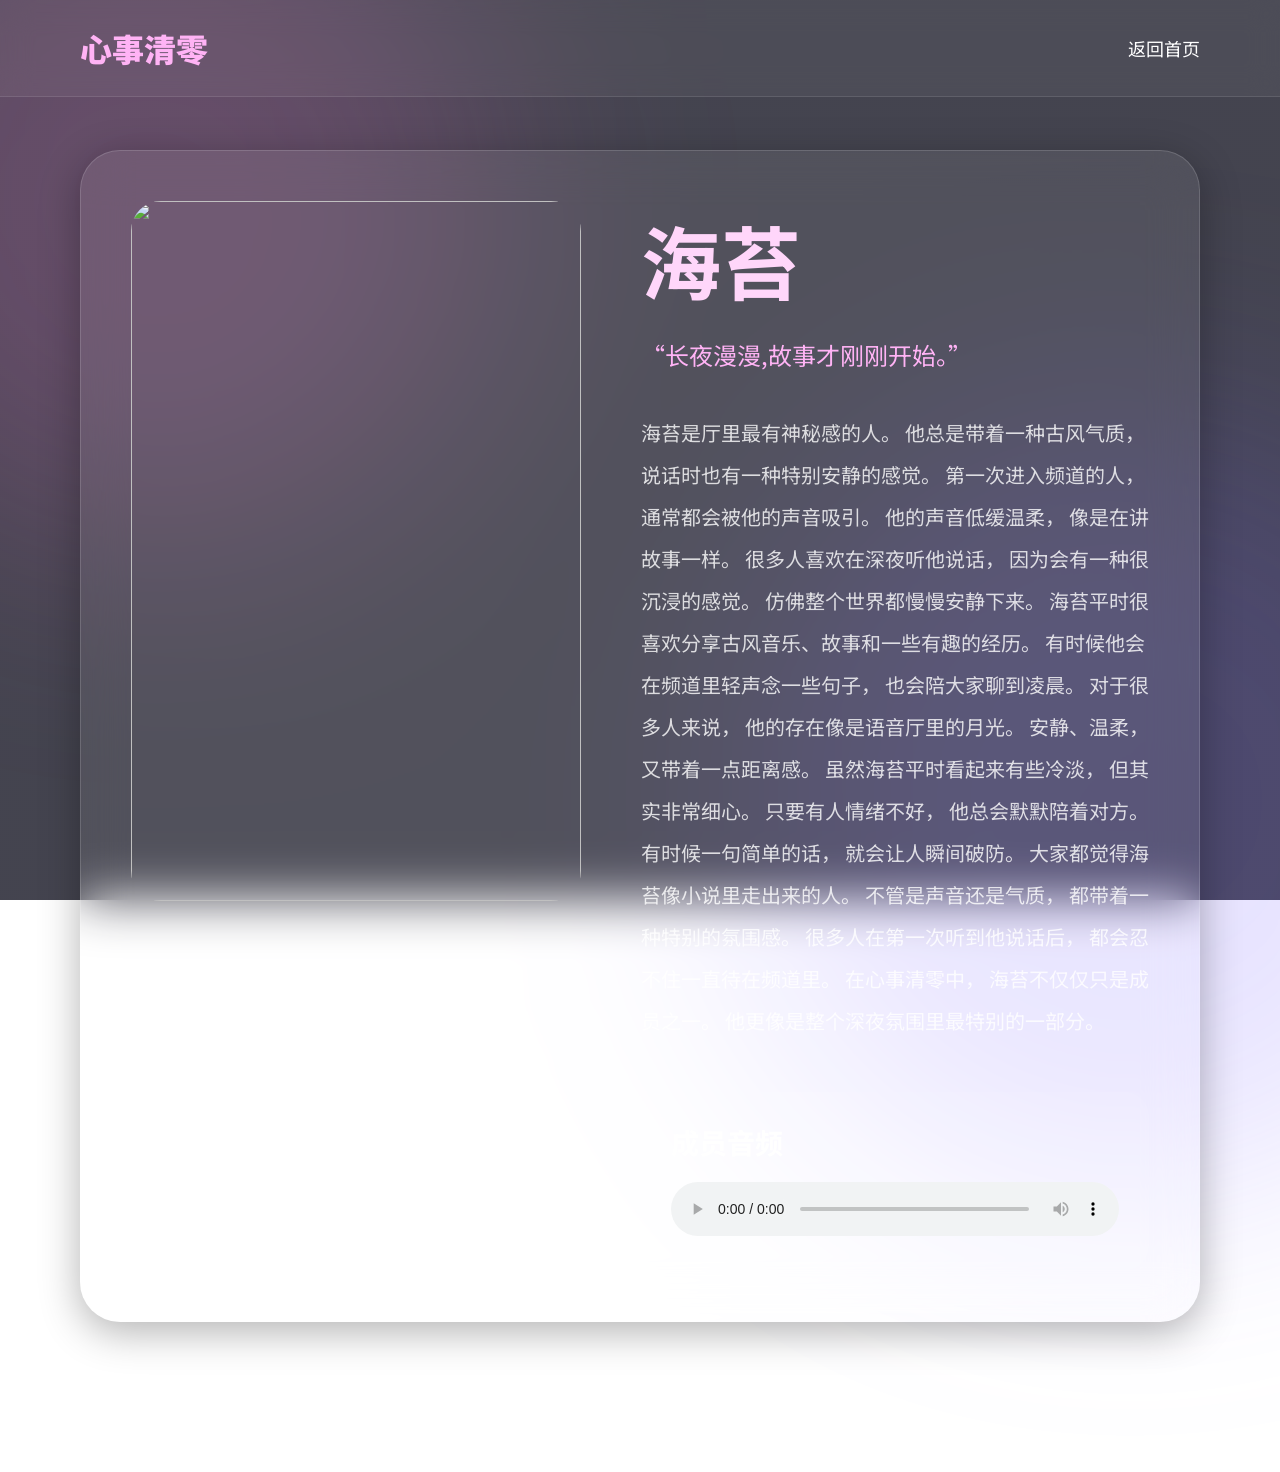
==== haitai.html @ e6de3205 "Add files via upload" ====
<!DOCTYPE html>
<html lang="zh">

<head>
    <meta charset="UTF-8">
    <meta name="viewport" content="width=device-width, initial-scale=1.0">
    <title>海苔 - 心事清零</title>

    <link rel="stylesheet" href="style.css">

    <link rel="preconnect" href="https://fonts.googleapis.com">
    <link href="https://fonts.googleapis.com/css2?family=Noto+Sans+SC:wght@300;400;600;700;900&display=swap"
        rel="stylesheet">
</head>

<body>

    <!-- 背景光 -->
    <div class="light light1"></div>
    <div class="light light2"></div>

    <!-- 导航栏 -->
    <header>
        <div class="logo">心事清零</div>

        <nav>
            <a href="index.html">返回首页</a>
        </nav>
    </header>

     <!-- 详情页 -->
    <section class="detail-page">

        <div class="detail-card">

            <img src="images/3.jpg" class="detail-img">

            <div class="detail-text">

                <h1>海苔</h1>

                <p class="detail-quote">
                    “长夜漫漫,故事才刚刚开始。”
                </p>

                <p class="detail-intro">
                    海苔是厅里最有神秘感的人。 他总是带着一种古风气质， 说话时也有一种特别安静的感觉。 第一次进入频道的人， 通常都会被他的声音吸引。

他的声音低缓温柔， 像是在讲故事一样。 很多人喜欢在深夜听他说话， 因为会有一种很沉浸的感觉。 仿佛整个世界都慢慢安静下来。

海苔平时很喜欢分享古风音乐、故事和一些有趣的经历。 有时候他会在频道里轻声念一些句子， 也会陪大家聊到凌晨。 对于很多人来说， 他的存在像是语音厅里的月光。 安静、温柔，又带着一点距离感。

虽然海苔平时看起来有些冷淡， 但其实非常细心。 只要有人情绪不好， 他总会默默陪着对方。 有时候一句简单的话， 就会让人瞬间破防。

大家都觉得海苔像小说里走出来的人。 不管是声音还是气质， 都带着一种特别的氛围感。 很多人在第一次听到他说话后， 都会忍不住一直待在频道里。

在心事清零中， 海苔不仅仅只是成员之一。 他更像是整个深夜氛围里最特别的一部分。
                </p>

                <!-- 音频 -->
                <div class="audio-box">
                    <h3>成员音频</h3>

                    <audio controls>
                        <source src="audio/haitai.mp3" type="audio/mpeg">
                    </audio>
                </div>

            </div>

        </div>

    </section>

</body>
</html>
---- style.css ----
html {
    scroll-behavior: smooth;
}
* {
    margin: 0;
    padding: 0;
    box-sizing: border-box;
}

body {

    background-image:
        linear-gradient(rgba(5,5,20,0.75), rgba(5,5,20,0.75)),
        url("images/bg.png");

    background-size: cover;
    background-position: center;
    background-attachment: fixed;
    background-repeat: no-repeat;

    color: white;
    font-family: 'Noto Sans SC', sans-serif;
    overflow-x: hidden;
    position: relative;
}

/* 背景光 */

.light {
    position: fixed;
    border-radius: 50%;
    filter: blur(120px);
    z-index: -1;
}

.light1 {

    width: 700px;
    height: 700px;

    background: rgba(255, 120, 220, 0.18);

    top: -150px;
    left: -200px;
}

.light2 {

    width: 800px;
    height: 800px;

    background: rgba(120, 100, 255, 0.18);

    bottom: -300px;
    right: -250px;
}

/* 导航栏 */

header {
    width: 100%;
    padding: 25px 80px;

    display: flex;
    justify-content: space-between;
    align-items: center;

    backdrop-filter: blur(15px);
    background: rgba(255,255,255,0.05);

    border-bottom: 1px solid rgba(255,255,255,0.1);

    position: fixed;
    top: 0;
    z-index: 1000;
}

.logo {
    font-size: 32px;
    font-weight: 900;
    color: #ffb3f5;
}

nav a {
    color: white;
    text-decoration: none;
    margin-left: 40px;
    font-size: 18px;
    transition: 0.3s;
}

nav a:hover {
    color: #ff8be7;
}

/* 首页 */

.hero {
    min-height: 100vh;

    display: flex;
    flex-direction: column;
    justify-content: center;
    align-items: center;

    text-align: center;
    padding: 120px 20px;
}

.small-title {
    letter-spacing: 10px;
    color: #ffb3f5;
    margin-bottom: 20px;
}

.hero h1 {
    font-size: 120px;
    font-weight: 900;

    background: linear-gradient(to right, #ffd6fa, #ffffff, #d7b6ff);
    -webkit-background-clip: text;
    -webkit-text-fill-color: transparent;

    margin-bottom: 40px;
}

.hero-box {
    width: 800px;
    max-width: 90%;

    padding: 40px;

    background: rgba(255,255,255,0.08);

    border: 1px solid rgba(255,255,255,0.1);

    border-radius: 30px;

    backdrop-filter: blur(20px);

    line-height: 40px;
    font-size: 22px;
    color: #e8e8e8;
}

.buttons {
    margin-top: 50px;
}

button {
    padding: 18px 40px;
    border: none;
    border-radius: 50px;

    font-size: 18px;
    cursor: pointer;
    transition: 0.3s;
}

.btn1 {

    display: inline-block;

    padding: 20px 55px;

    border-radius: 60px;

    text-decoration: none;

    font-size: 22px;

    font-weight: 700;

    letter-spacing: 2px;

    color: white;

    background:
        linear-gradient(
            135deg,
            rgba(255,120,220,0.9),
            rgba(140,100,255,0.9)
        );

    border: 1px solid rgba(255,255,255,0.2);

    backdrop-filter: blur(15px);

    box-shadow:
        0 0 20px rgba(255,120,220,0.45),
        0 0 60px rgba(140,100,255,0.25);

    transition: all 0.4s ease;

    position: relative;

    overflow: hidden;
}

.btn1::before {

    content: "";

    position: absolute;

    top: 0;
    left: -120%;

    width: 100%;
    height: 100%;

    background:
        linear-gradient(
            120deg,
            transparent,
            rgba(255,255,255,0.4),
            transparent
        );

    transition: 0.6s;
}

.btn1:hover {

    transform:
        translateY(-5px)
        scale(1.05);

    box-shadow:
        0 0 30px rgba(255,120,220,0.7),
        0 0 80px rgba(140,100,255,0.45);
}

.btn1:hover::before {
    left: 120%;
}


/* 成员 */

.members::before {

    content: "";

    position: absolute;

    inset: 0;

    background: rgba(255,255,255,0.04);

    backdrop-filter: blur(8px);

    z-index: -1;
}

.members {
    padding: 100px 80px;
    position: relative;
    z-index: 2;

}

.title {
    text-align: center;
    margin-bottom: 70px;
}

.title h2 {
    font-size: 60px;
    color: #ffb3f5;
}

.title p {
    color: #aaa;
    margin-top: 20px;
    font-size: 20px;
}

.card-container {
    display: flex;
    gap: 40px;
    justify-content: center;
    flex-wrap: wrap;
}

.card {

    width: 350px;

    background: rgba(255,255,255,0.08);

    border-radius: 35px;

    overflow: hidden;

    border: 1px solid rgba(255,255,255,0.18);

    backdrop-filter: blur(25px);

    -webkit-backdrop-filter: blur(25px);

    box-shadow:
        0 8px 32px rgba(0,0,0,0.25),
        inset 0 0 1px rgba(255,255,255,0.3);

    transition: 0.5s;
}

.card:hover {

    transform:
        translateY(-15px)
        scale(1.02);

    border-color: rgba(255,255,255,0.4);

    box-shadow:
        0 20px 50px rgba(255,150,255,0.25);
}

.card img {
    width: 100%;
    height: 450px;
    object-fit: cover;

    transition: 0.5s;
}

.card:hover img {
    transform: scale(1.05);
}

.card-text {
    padding: 30px;
}

.card-text h3 {
    font-size: 40px;
    margin-bottom: 15px;
}

.card-text p {

    color: rgba(255,255,255,0.72);

    line-height: 32px;

    margin-bottom: 25px;
}

.quote {
    padding: 18px;

    border-radius: 20px;

    background: rgba(255,255,255,0.06);

    color: #ffcaef;

    line-height: 30px;
}

/* 关于 */

.about {
    margin: 100px 80px;

    padding: 70px;

    border-radius: 40px;

    text-align: center;

    background: rgba(255,255,255,0.08);

    border: 1px solid rgba(255,255,255,0.1);

    backdrop-filter: blur(20px);
}

.about h2 {
    font-size: 60px;
    margin-bottom: 40px;
    color: #dcb8ff;
}

.about p {
    font-size: 22px;
    color: #d8d8d8;
    line-height: 45px;
}

/* 页脚 */

footer {
    padding: 40px;
    text-align: center;
    color: #888;
    border-top: 1px solid rgba(255,255,255,0.1);
}

.card-link{
    text-decoration: none;
    color: white;
}

/* 成员详情页 */

.detail-page{

    min-height: 100vh;

    display: flex;
    justify-content: center;
    align-items: center;

    padding: 150px 80px;
}

.detail-card{

    width: 1400px;
    max-width: 100%;

    display: flex;
    gap: 60px;

    background: rgba(255,255,255,0.08);

    border: 1px solid rgba(255,255,255,0.15);

    border-radius: 40px;

    padding: 50px;

    backdrop-filter: blur(25px);

    box-shadow:
        0 10px 40px rgba(0,0,0,0.3);
}

.detail-img{

    width: 450px;
    height: 700px;

    object-fit: cover;

    border-radius: 30px;
}

.detail-text{
    flex: 1;
}

.detail-text h1{

    font-size: 80px;

    color: #ffd6fa;

    margin-bottom: 20px;
}

.detail-quote{

    font-size: 24px;

    color: #ffb3f5;

    margin-bottom: 40px;
}

.detail-intro{

    line-height: 42px;

    color: rgba(255,255,255,0.8);

    font-size: 20px;
}

.audio-box{

    margin-top: 50px;

    padding: 30px;

    border-radius: 25px;

    background: rgba(255,255,255,0.05);
}

.audio-box h3{

    margin-bottom: 20px;

    font-size: 28px;
}

audio{
    width: 100%;
}

/* 成员详情页 */

.detail-page{

    min-height: 100vh;

    display: flex;
    justify-content: center;
    align-items: center;

    padding: 150px 80px;
}

.detail-card{

    width: 1400px;
    max-width: 100%;

    display: flex;
    gap: 60px;

    background: rgba(255,255,255,0.08);

    border: 1px solid rgba(255,255,255,0.15);

    border-radius: 40px;

    padding: 50px;

    backdrop-filter: blur(25px);

    box-shadow:
        0 10px 40px rgba(0,0,0,0.3);
}

.detail-img{

    width: 450px;
    height: 700px;

    object-fit: cover;

    border-radius: 30px;
}

.detail-text{
    flex: 1;
}

.detail-text h1{

    font-size: 80px;

    color: #ffd6fa;

    margin-bottom: 20px;
}

.detail-quote{

    font-size: 24px;

    color: #ffb3f5;

    margin-bottom: 40px;
}

.detail-intro{

    line-height: 42px;

    color: rgba(255,255,255,0.8);

    font-size: 20px;
}

.audio-box{

    margin-top: 50px;

    padding: 30px;

    border-radius: 25px;

    background: rgba(255,255,255,0.05);
}

.audio-box h3{

    margin-bottom: 20px;

    font-size: 28px;
}

audio{
    width: 100%;
}
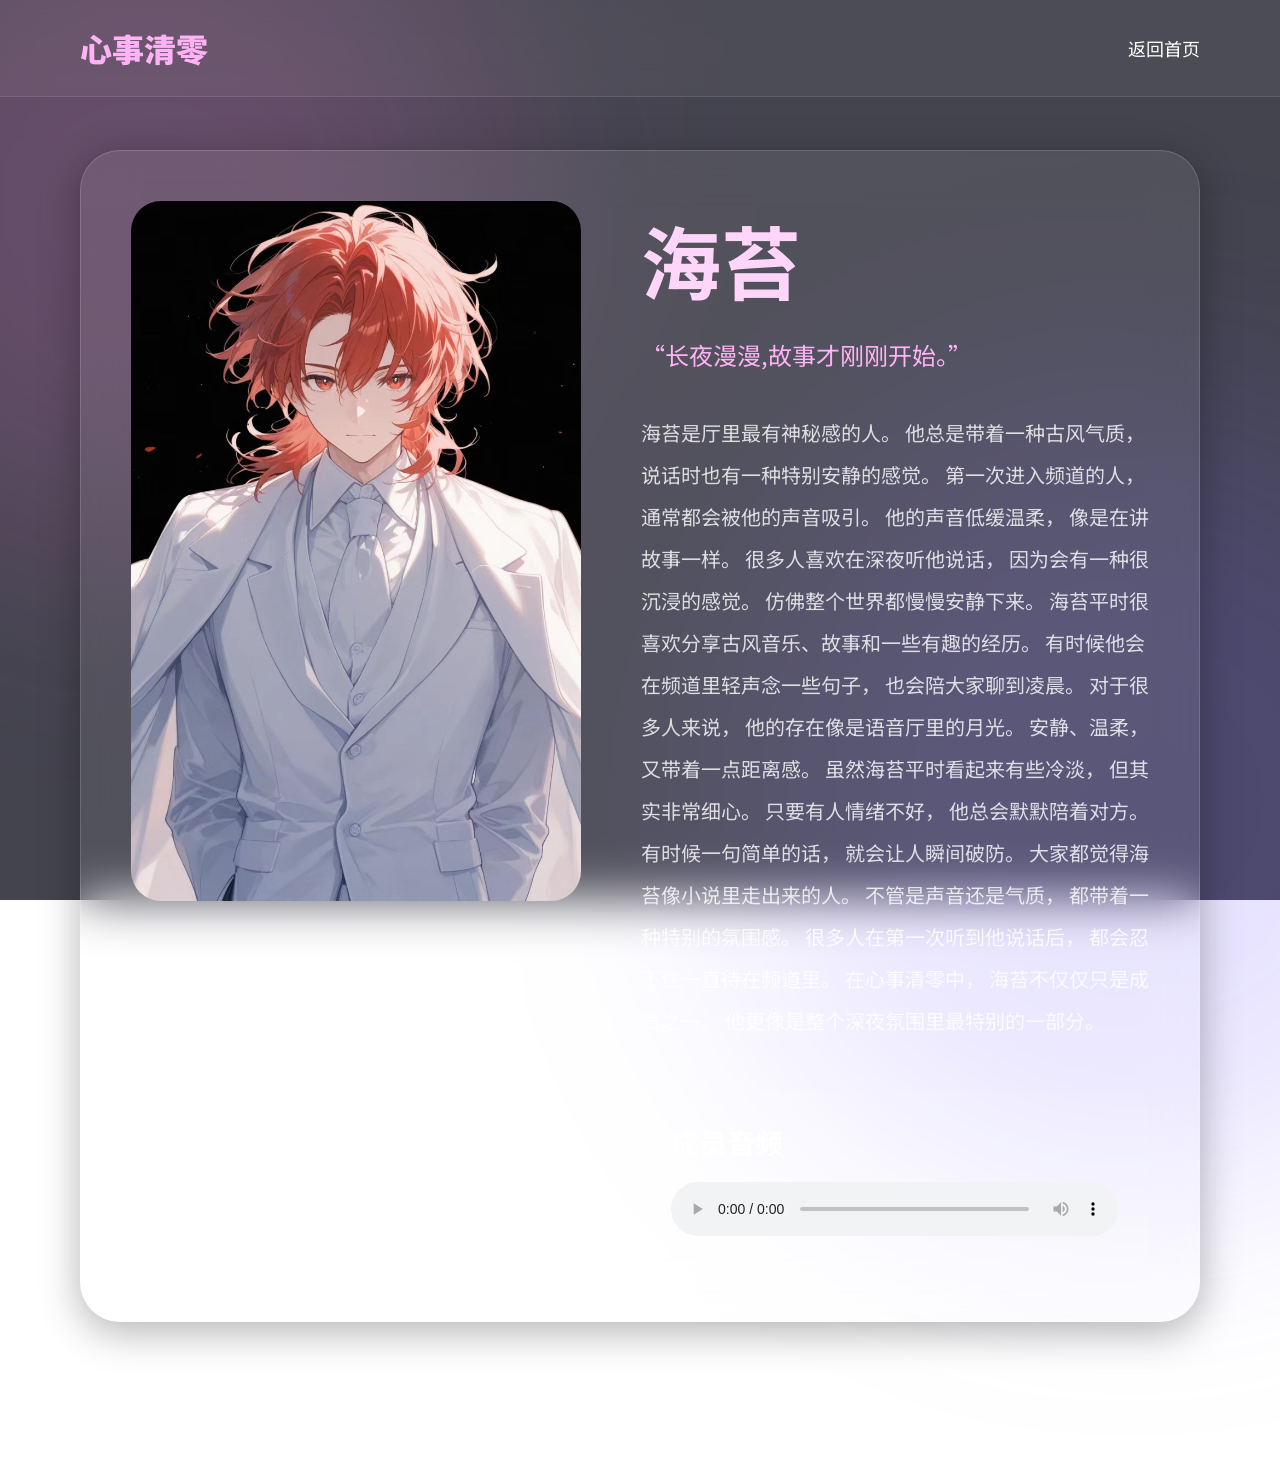
==== commit f3b0817b: "Add files via upload" ====
--- a/haitai.html
+++ b/haitai.html
@@ -33,7 +33,7 @@
 
         <div class="detail-card">
 
-            <img src="images/3.jpg" class="detail-img">
+            <img src="3.jpg" class="detail-img">
 
             <div class="detail-text">
 
--- a/style.css
+++ b/style.css
@@ -11,7 +11,7 @@
 
     background-image:
         linear-gradient(rgba(5,5,20,0.75), rgba(5,5,20,0.75)),
-        url("images/bg.png");
+        url("bg.png");
 
     background-size: cover;
     background-position: center;
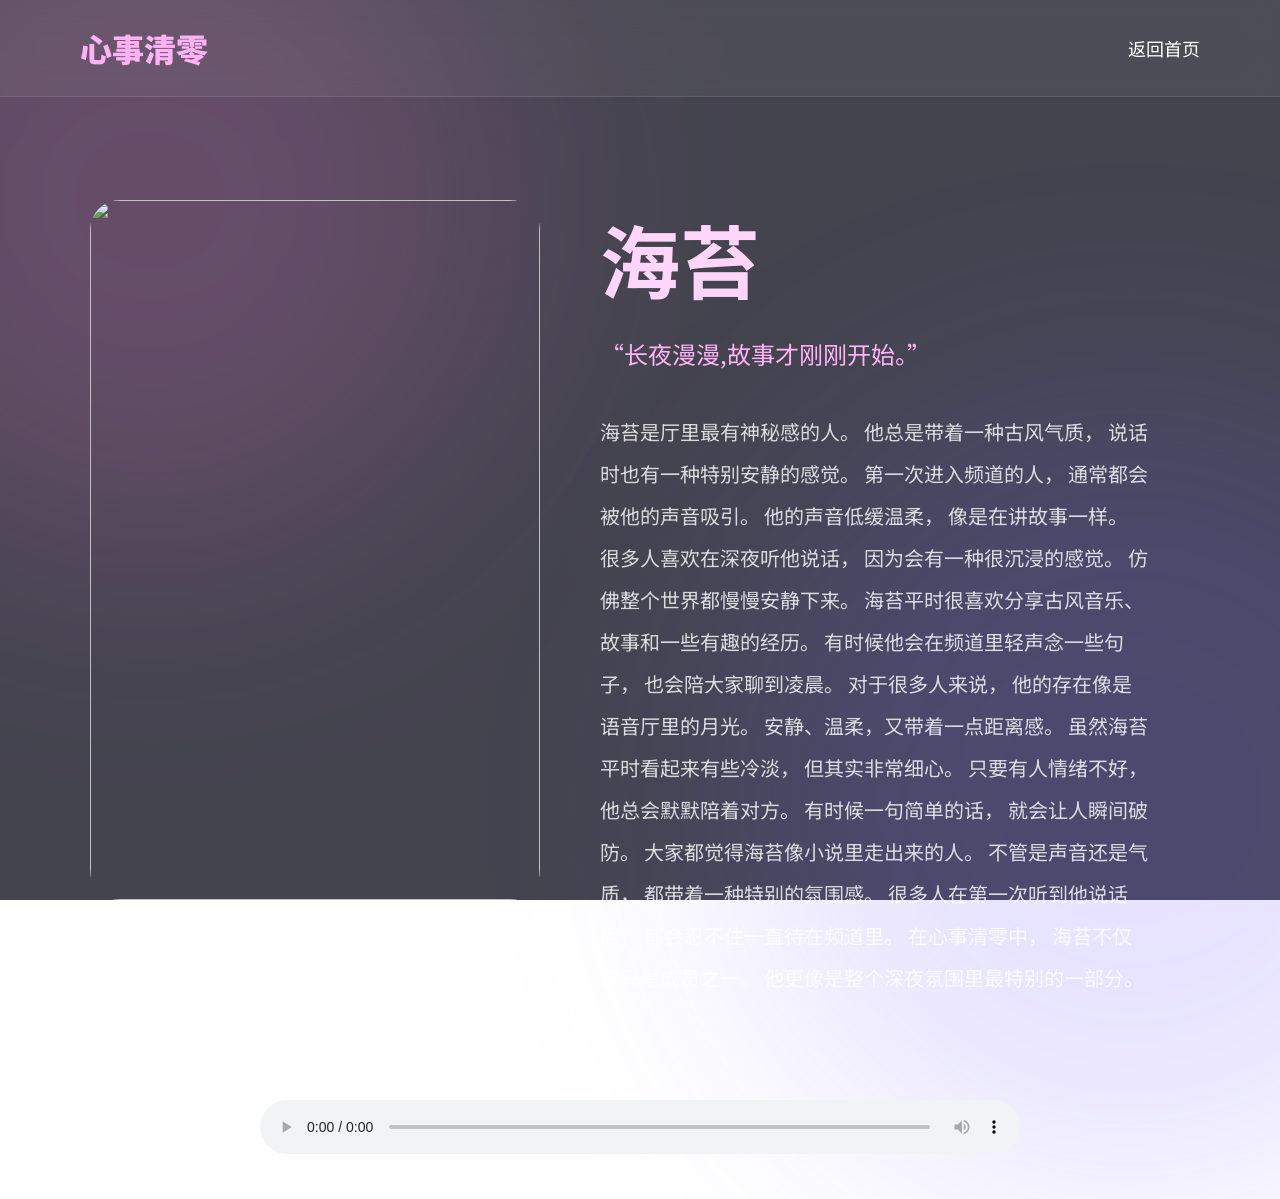
==== commit 3f58c0d3: "Add files via upload" ====
--- a/haitai.html
+++ b/haitai.html
@@ -5,6 +5,7 @@
     <meta charset="UTF-8">
     <meta name="viewport" content="width=device-width, initial-scale=1.0">
     <title>海苔 - 心事清零</title>
+    <link rel="icon" href="favicon.ico">
 
     <link rel="stylesheet" href="style.css">
 
@@ -13,7 +14,7 @@
         rel="stylesheet">
 </head>
 
-<body>
+<body style="background-image: linear-gradient(rgba(5,5,20,0.75), rgba(5,5,20,0.75)), url('./images/ht.jpg'); background-size: cover; background-position: center; background-attachment: fixed; background-repeat: no-repeat;">
 
     <!-- 背景光 -->
     <div class="light light1"></div>
@@ -24,16 +25,16 @@
         <div class="logo">心事清零</div>
 
         <nav>
-            <a href="index.html">返回首页</a>
+            <a href="index.html#members">返回首页</a>
         </nav>
     </header>
 
      <!-- 详情页 -->
-    <section class="detail-page">
+    <section class="detail-page" style="justify-content: flex-start; padding-left: 40px;">
 
-        <div class="detail-card">
+        <div class="detail-card" style="background: transparent; border: none; box-shadow: none; backdrop-filter: none; -webkit-backdrop-filter: none;">
 
-            <img src="3.jpg" class="detail-img">
+            <img src="./images/3.jpg" class="detail-img">
 
             <div class="detail-text">
 
@@ -57,20 +58,17 @@
 在心事清零中， 海苔不仅仅只是成员之一。 他更像是整个深夜氛围里最特别的一部分。
                 </p>
 
-                <!-- 音频 -->
-                <div class="audio-box">
-                    <h3>成员音频</h3>
-
-                    <audio controls>
-                        <source src="audio/haitai.mp3" type="audio/mpeg">
-                    </audio>
-                </div>
-
             </div>
 
         </div>
 
     </section>
 
+    <div style="position: absolute; left: 50%; transform: translateX(-50%); bottom: 40px; width: min(760px, calc(100% - 40px)); margin: 0 auto;">
+        <audio controls style="width: 100%;">
+            <source src="audio/haitai.mp3" type="audio/mpeg">
+        </audio>
+    </div>
+
 </body>
 </html>
--- a/style.css
+++ b/style.css
@@ -11,7 +11,7 @@
 
     background-image:
         linear-gradient(rgba(5,5,20,0.75), rgba(5,5,20,0.75)),
-        url("bg.png");
+        url("./images/bg.png");
 
     background-size: cover;
     background-position: center;
@@ -600,3 +600,24 @@
     width: 100%;
 }
 
+.detail-card,
+.detail-text {
+    opacity: 0;
+    transform: translateX(-80px);
+    animation: slide-in-left 0.8s ease-out forwards;
+}
+
+.detail-text {
+    animation-delay: 0.15s;
+}
+
+@keyframes slide-in-left {
+    from {
+        opacity: 0;
+        transform: translateX(-80px);
+    }
+    to {
+        opacity: 1;
+        transform: translateX(0);
+    }
+}
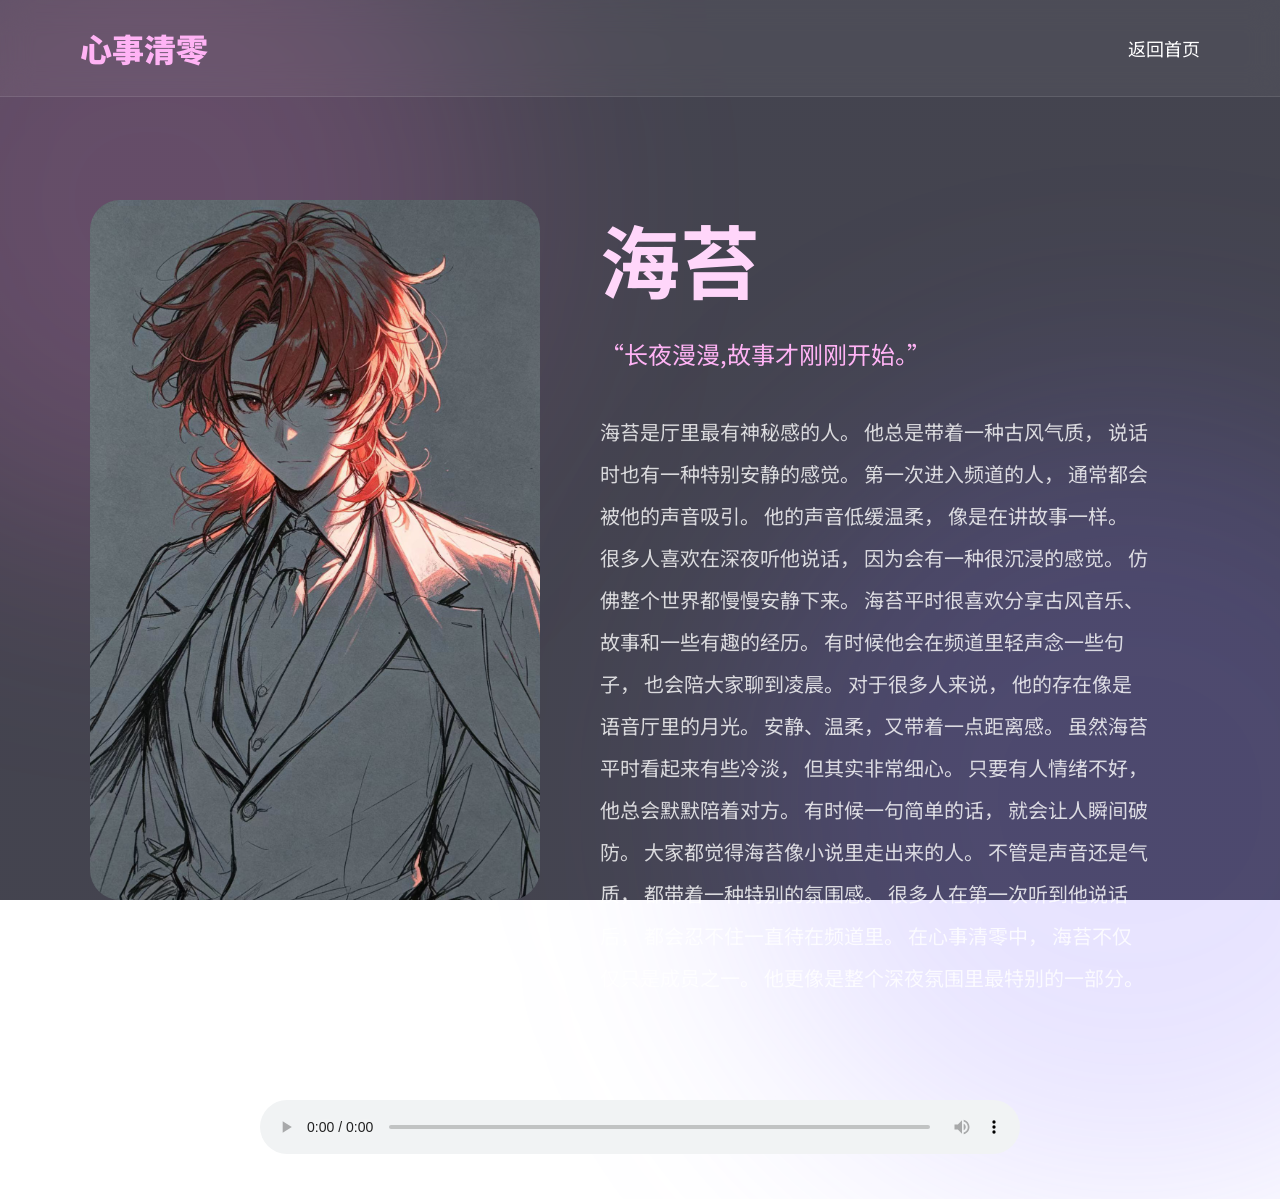
==== commit b18d64ec: "Add files via upload" ====
--- a/haitai.html
+++ b/haitai.html
@@ -34,7 +34,7 @@
 
         <div class="detail-card" style="background: transparent; border: none; box-shadow: none; backdrop-filter: none; -webkit-backdrop-filter: none;">
 
-            <img src="./images/3.jpg" class="detail-img">
+            <img src="3.jpg" class="detail-img">
 
             <div class="detail-text">
 
--- a/style.css
+++ b/style.css
@@ -11,7 +11,7 @@
 
     background-image:
         linear-gradient(rgba(5,5,20,0.75), rgba(5,5,20,0.75)),
-        url("./images/bg.png");
+        url("bg.png");
 
     background-size: cover;
     background-position: center;
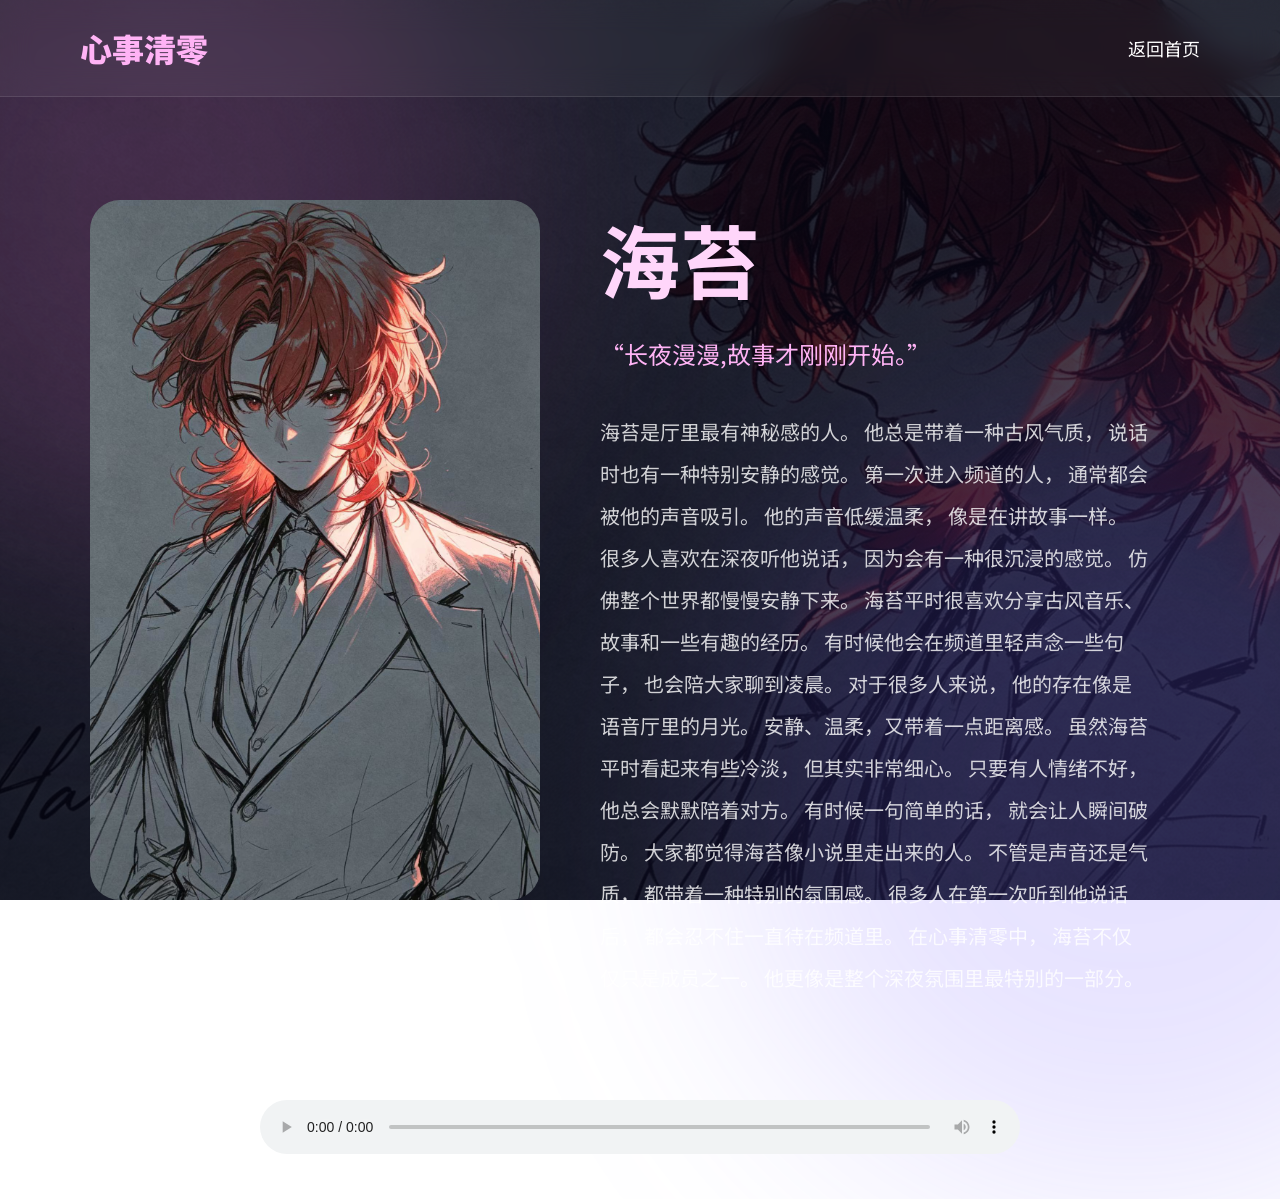
==== commit 5b924908: "Add files via upload" ====
--- a/haitai.html
+++ b/haitai.html
@@ -14,7 +14,7 @@
         rel="stylesheet">
 </head>
 
-<body style="background-image: linear-gradient(rgba(5,5,20,0.75), rgba(5,5,20,0.75)), url('./images/ht.jpg'); background-size: cover; background-position: center; background-attachment: fixed; background-repeat: no-repeat;">
+<body style="background-image: linear-gradient(rgba(5,5,20,0.75), rgba(5,5,20,0.75)), url('ht.jpg'); background-size: cover; background-position: center; background-attachment: fixed; background-repeat: no-repeat;">
 
     <!-- 背景光 -->
     <div class="light light1"></div>
